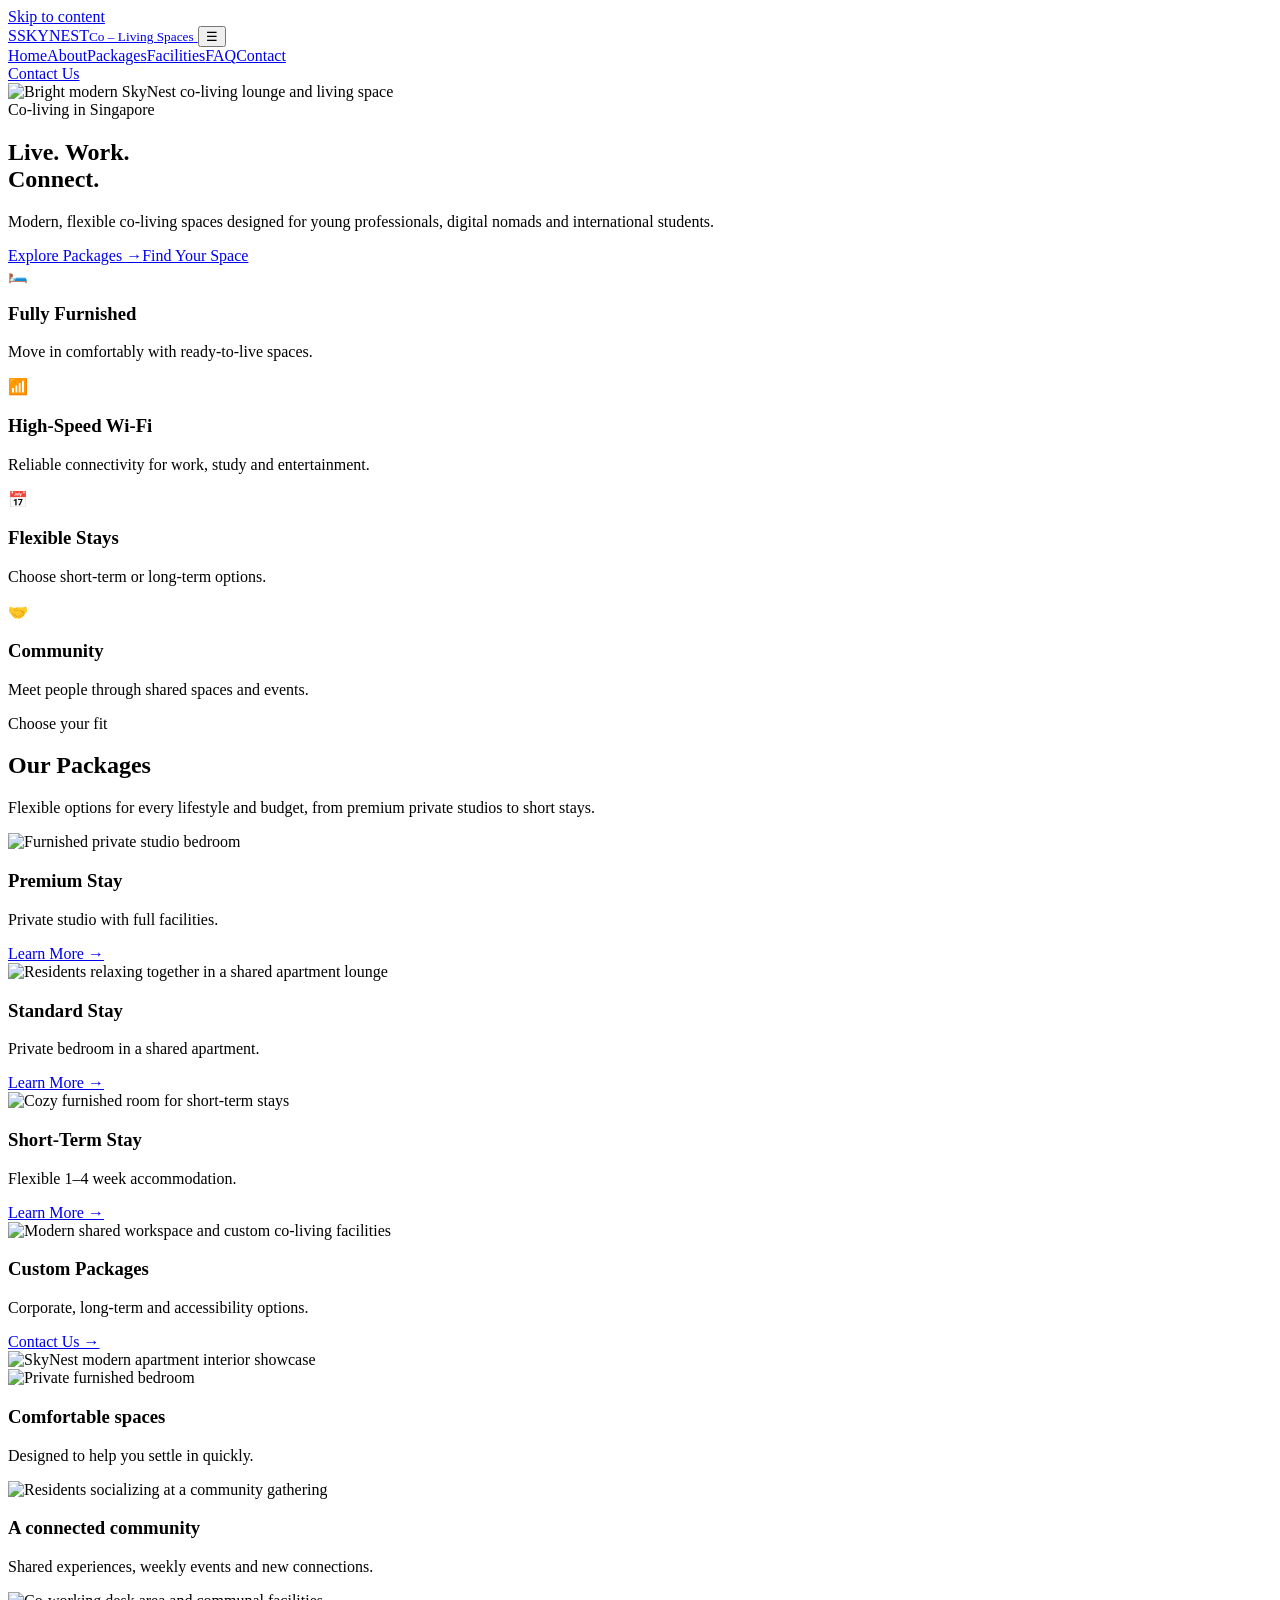
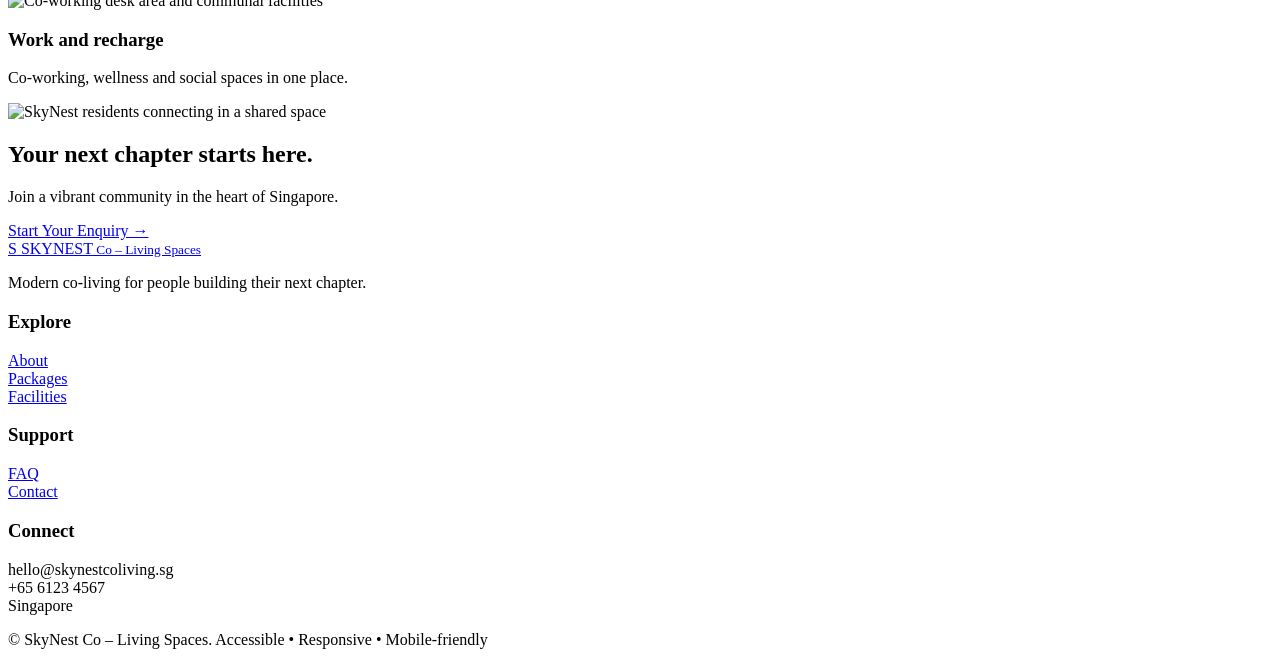
==== index.html @ b8f7b050 "Add files via upload" ====
<!doctype html>
<html lang="en">
<head>
    <meta charset="utf-8">
    <meta name="viewport" content="width=device-width,initial-scale=1">
    <meta name="description" content="SkyNest Co – Living Spaces Singapore">
    <title>SkyNest Co – Living | Live. Work. Connect.</title>
    <link rel="stylesheet" href="css/style.css">
</head>
<body>
    <a class="skip" href="#main">Skip to content</a>
    <header class="header">
        <div class="container nav">
            <a class="brand" href="index.html">
                <span class="brand-mark">S</span><span>SKYNEST<small>Co – Living Spaces</small></span>
            </a><button class="menu"
                        aria-label="Open menu" aria-expanded="false">
                ☰
            </button>
            <nav class="nav-links">
                <a class="active" href="index.html">Home</a><a href="about.html">About</a><a href="packages.html">Packages</a><a href="facilities.html">Facilities</a><a href="faq.html">FAQ</a><a href="contact.html">Contact</a>
            </nav><a class="btn btn-dark"
                     href="contact.html">Contact Us</a>
        </div>
    </header>
    <main id="main">
        <section class="hero">
            <img class="hero-bg"
                 src="https://images.unsplash.com/photo-1522708323590-d24dbb6b0267?auto=format&fit=crop&w=1600&q=80"
                 alt="Bright modern SkyNest co-living lounge and living space">
            <div class="container hero-content">
                <div class="eyebrow">Co-living in Singapore</div>
                <h1>Live. Work.<br>Connect.</h1>
                <p>
                    Modern, flexible co-living spaces designed for young professionals, digital nomads and international
                    students.
                </p>
                <div class="hero-actions">
                    <a class="btn btn-primary" href="packages.html">Explore Packages →</a><a class="btn btn-outline" href="contact.html">Find Your Space</a>
                </div>
            </div>
        </section>
        <section class="section">
            <div class="container">
                <div class="grid grid-4">
                    <div class="card">
                        <div class="card-body">
                            <div class="feature-icon">🛏️</div>
                            <h3>Fully Furnished</h3>
                            <p class="muted">Move in comfortably with ready-to-live spaces.</p>
                        </div>
                    </div>
                    <div class="card">
                        <div class="card-body">
                            <div class="feature-icon">📶</div>
                            <h3>High-Speed Wi-Fi</h3>
                            <p class="muted">Reliable connectivity for work, study and entertainment.</p>
                        </div>
                    </div>
                    <div class="card">
                        <div class="card-body">
                            <div class="feature-icon">📅</div>
                            <h3>Flexible Stays</h3>
                            <p class="muted">Choose short-term or long-term options.</p>
                        </div>
                    </div>
                    <div class="card">
                        <div class="card-body">
                            <div class="feature-icon">🤝</div>
                            <h3>Community</h3>
                            <p class="muted">Meet people through shared spaces and events.</p>
                        </div>
                    </div>
                </div>
            </div>
        </section>
        <section class="section section-alt">
            <div class="container">
                <div class="section-head">
                    <div>
                        <div class="eyebrow">Choose your fit</div>
                        <h2>Our Packages</h2>
                    </div>
                    <p>Flexible options for every lifestyle and budget, from premium private studios to short stays.</p>
                </div>
                <div class="grid grid-4">
                    <article class="card photo-card">
                        <img src="https://images.unsplash.com/photo-1505693416388-ac5ce068fe85?auto=format&fit=crop&w=900&q=80"
                             alt="Furnished private studio bedroom">
                        <div class="card-body">
                            <h3>Premium Stay</h3>
                            <p class="muted">Private studio with full facilities.</p><a class="btn btn-dark"
                                                                                        href="packages.html">Learn More →</a>
                        </div>
                    </article>
                    <article class="card photo-card">
                        <img src="https://images.unsplash.com/photo-1529156069898-49953e39b3ac?auto=format&fit=crop&w=900&q=80"
                             alt="Residents relaxing together in a shared apartment lounge">
                        <div class="card-body">
                            <h3>Standard Stay</h3>
                            <p class="muted">Private bedroom in a shared apartment.</p><a class="btn btn-dark"
                                                                                          href="packages.html">Learn More →</a>
                        </div>
                    </article>
                    <article class="card photo-card">
                        <img src="https://images.unsplash.com/photo-1540518614846-7eded433c457?auto=format&fit=crop&w=900&q=80"
                             alt="Cozy furnished room for short-term stays">
                        <div class="card-body">
                            <h3>Short-Term Stay</h3>
                            <p class="muted">Flexible 1–4 week accommodation.</p><a class="btn btn-dark"
                                                                                    href="packages.html">Learn More →</a>
                        </div>
                    </article>
                    <article class="card photo-card">
                        <img src="https://images.unsplash.com/photo-1497366216548-37526070297c?auto=format&fit=crop&w=900&q=80"
                             alt="Modern shared workspace and custom co-living facilities">
                        <div class="card-body">
                            <h3>Custom Packages</h3>
                            <p class="muted">Corporate, long-term and accessibility options.</p><a class="btn btn-dark"
                                                                                                   href="contact.html">Contact Us →</a>
                        </div>
                    </article>
                </div>
            </div>
        </section>
        <section class="section">
            <div class="container showcase">
                <img src="https://images.unsplash.com/photo-1513694203232-719a280e022f?auto=format&fit=crop&w=1200&q=80"
                     alt="SkyNest modern apartment interior showcase">
                <div class="mini-stack">
                    <div class="mini">
                        <img src="https://images.unsplash.com/photo-1616594039964-ae9021a400a0?auto=format&fit=crop&w=400&q=80"
                             alt="Private furnished bedroom">
                        <div>
                            <h3>Comfortable spaces</h3>
                            <p class="muted">Designed to help you settle in quickly.</p>
                        </div>
                    </div>
                    <div class="mini">
                        <img src="https://images.unsplash.com/photo-1511632765486-a01980e01a18?auto=format&fit=crop&w=400&q=80"
                             alt="Residents socializing at a community gathering">
                        <div>
                            <h3>A connected community</h3>
                            <p class="muted">Shared experiences, weekly events and new connections.</p>
                        </div>
                    </div>
                    <div class="mini">
                        <img src="https://images.unsplash.com/photo-1527192491265-7e15c55b1ed2?auto=format&fit=crop&w=400&q=80"
                             alt="Co-working desk area and communal facilities">
                        <div>
                            <h3>Work and recharge</h3>
                            <p class="muted">Co-working, wellness and social spaces in one place.</p>
                        </div>
                    </div>
                </div>
            </div>
        </section>
        <section class="section">
            <div class="container banner">
                <img src="https://images.unsplash.com/photo-1543269865-cbf427effbad?auto=format&fit=crop&w=1200&q=80"
                     alt="SkyNest residents connecting in a shared space">
                <div class="banner-content">
                    <h2>Your next chapter starts here.</h2>
                    <p>Join a vibrant community in the heart of Singapore.</p><a class="btn btn-primary"
                                                                                 href="contact.html">Start Your Enquiry →</a>
                </div>
            </div>
        </section>
    </main>
    <footer class="footer">
        <div class="container">
            <div class="footer-grid">
                <div>
                    <a class="brand" href="index.html">
                        <span class="brand-mark">S</span><span>
                            SKYNEST<small>
                                Co – Living
                                Spaces
                            </small>
                        </span>
                    </a>
                    <p>Modern co-living for people building their next chapter.</p>
                </div>
                <div>
                    <h3>Explore</h3>
                    <p>
                        <a href="about.html">About</a><br><a href="packages.html">Packages</a><br><a href="facilities.html">Facilities</a>
                    </p>
                </div>
                <div>
                    <h3>Support</h3>
                    <p><a href="faq.html">FAQ</a><br><a href="contact.html">Contact</a></p>
                </div>
                <div>
                    <h3>Connect</h3>
                    <p>hello@skynestcoliving.sg<br>+65 6123 4567<br>Singapore</p>
                </div>
            </div>
            <div class="footer-bottom">
                <span>© <span data-year></span> SkyNest Co – Living Spaces.</span><span>
                    Accessible •
                    Responsive • Mobile-friendly
                </span>
            </div>
        </div>
    </footer>
    <script src="js/script.js"></script>
</body>
</html>
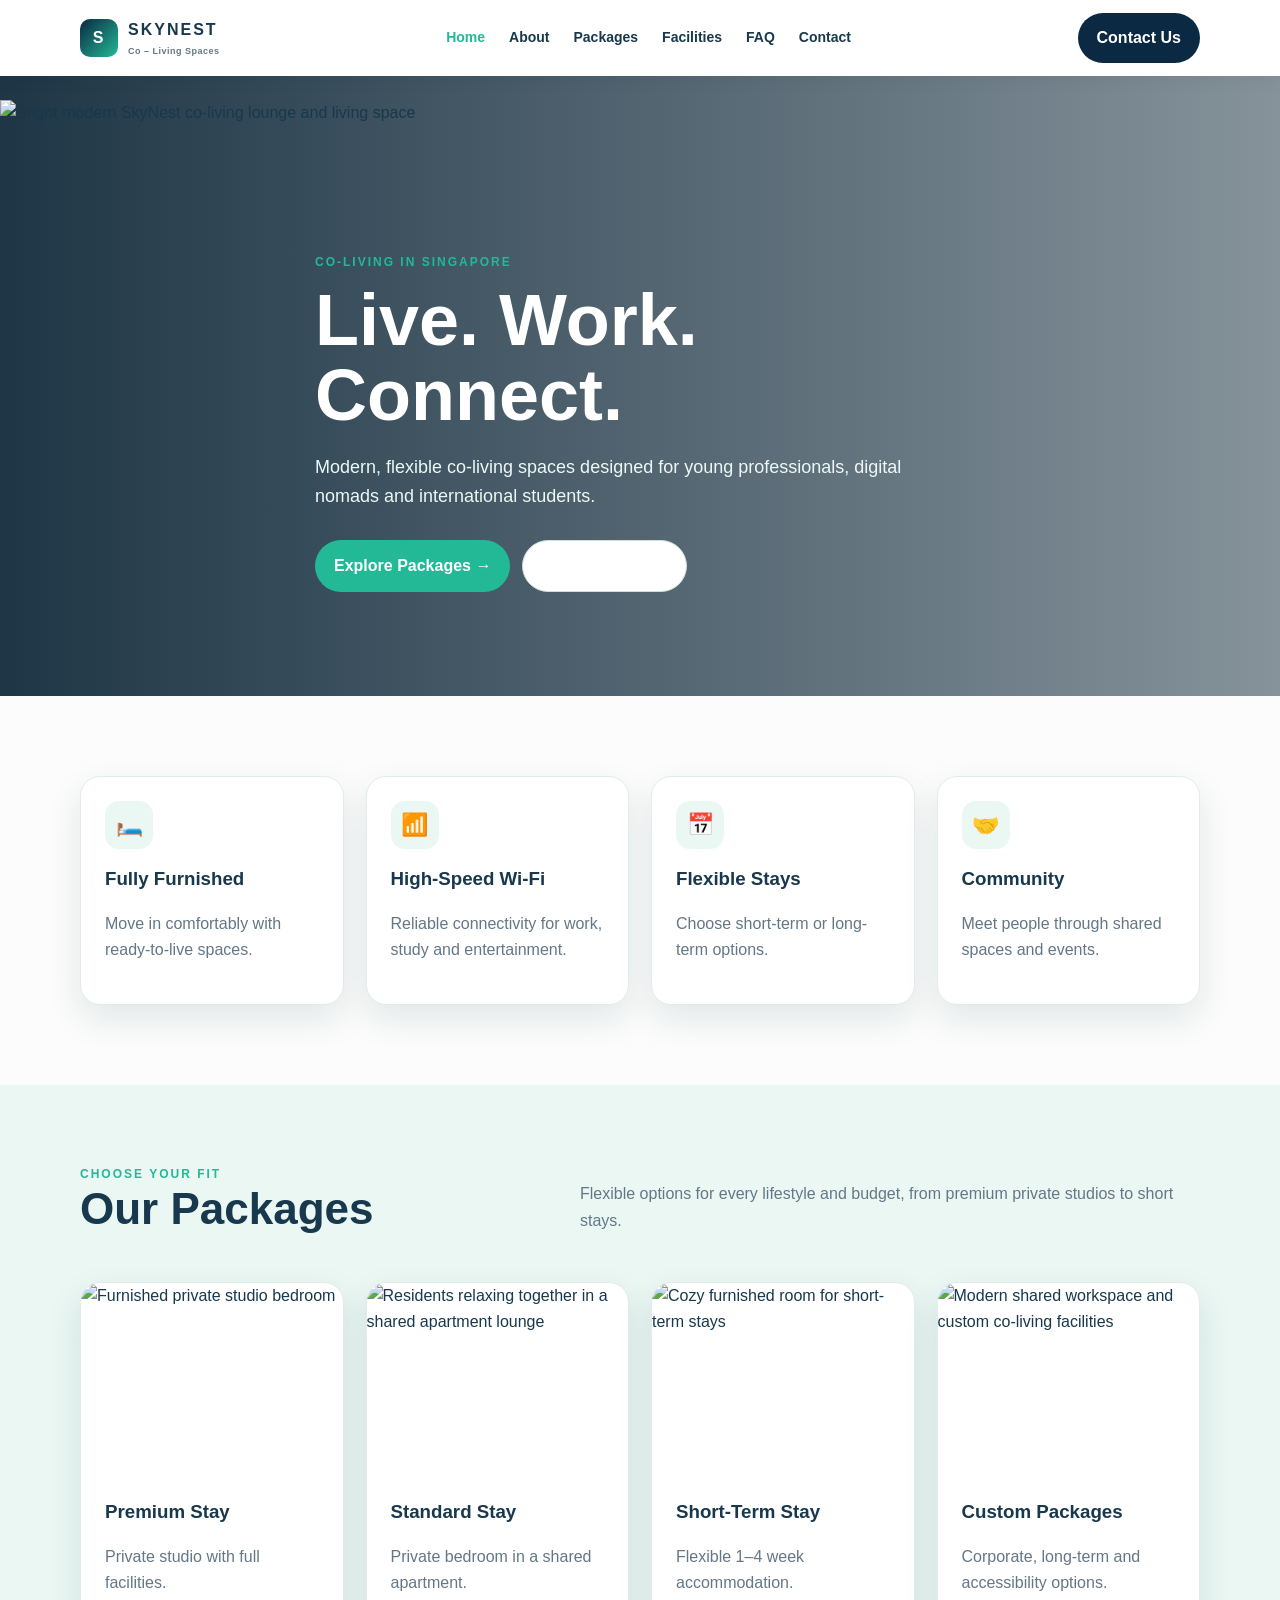
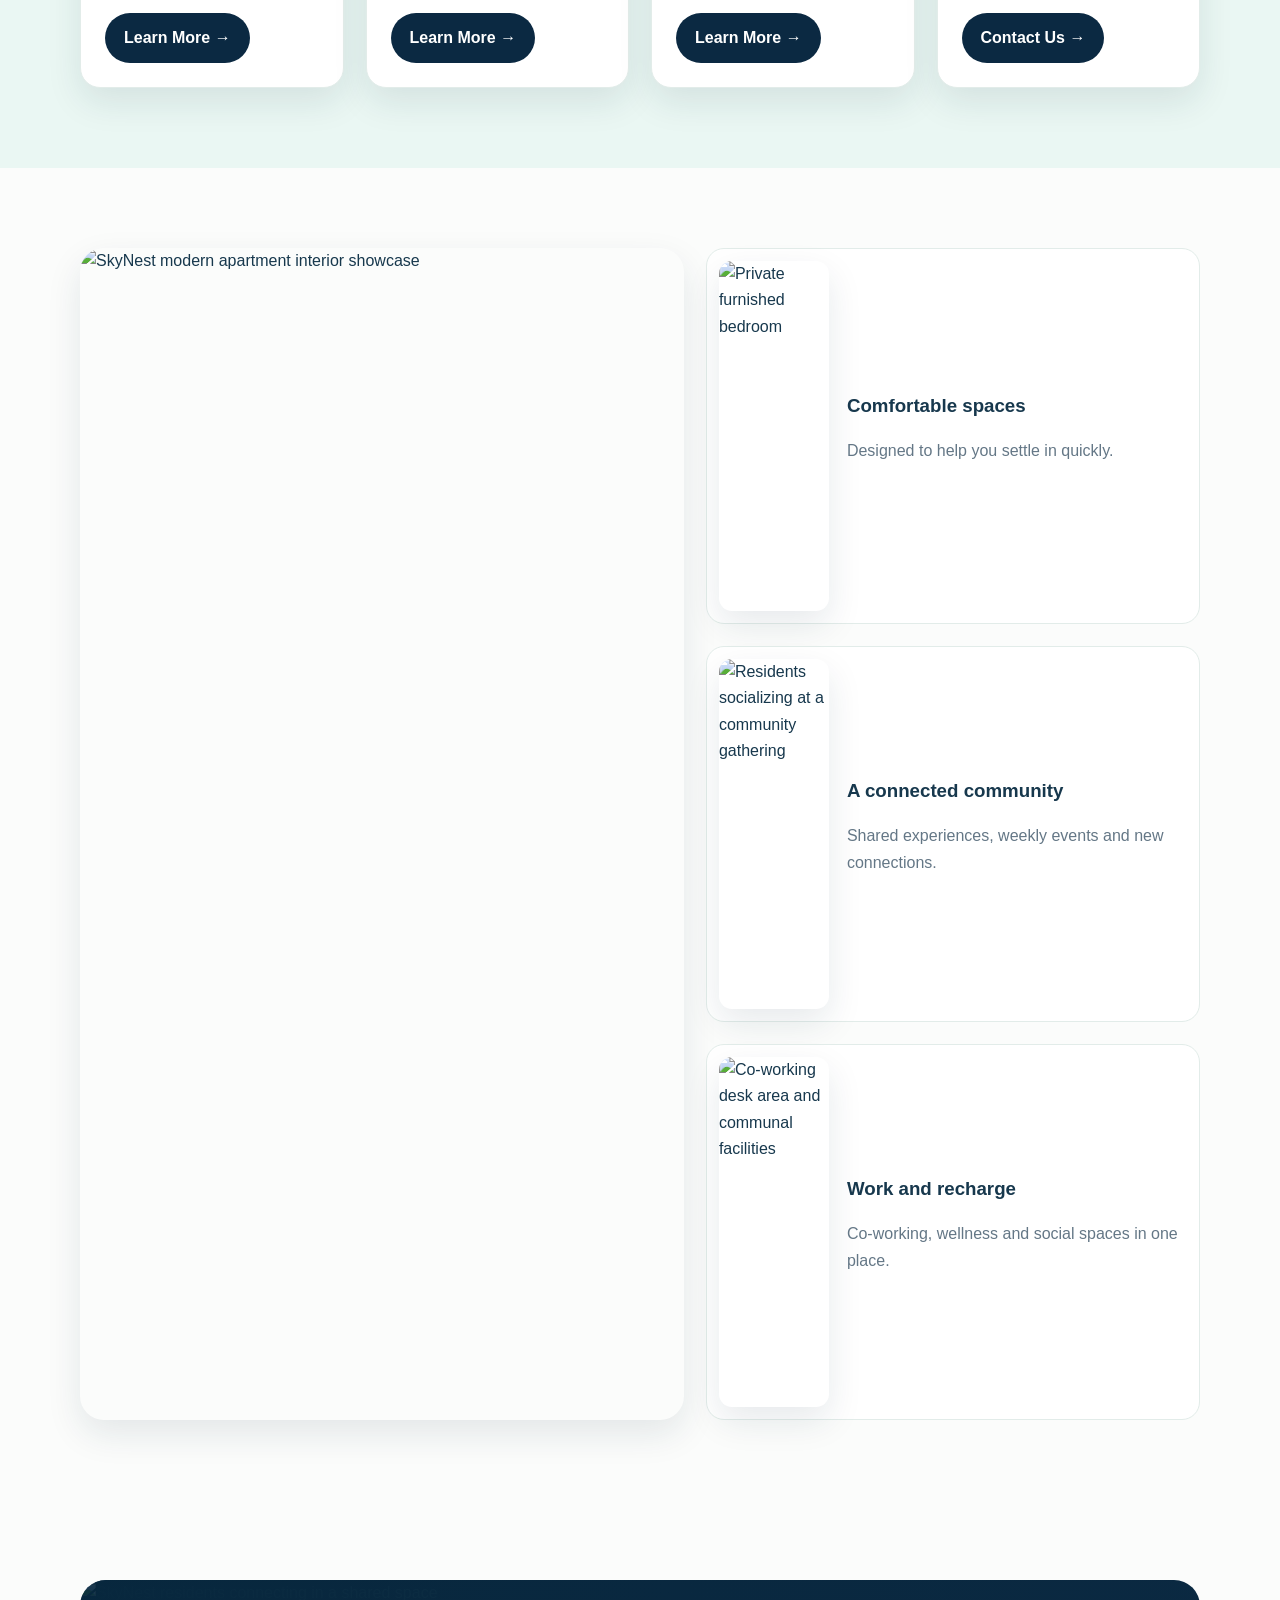
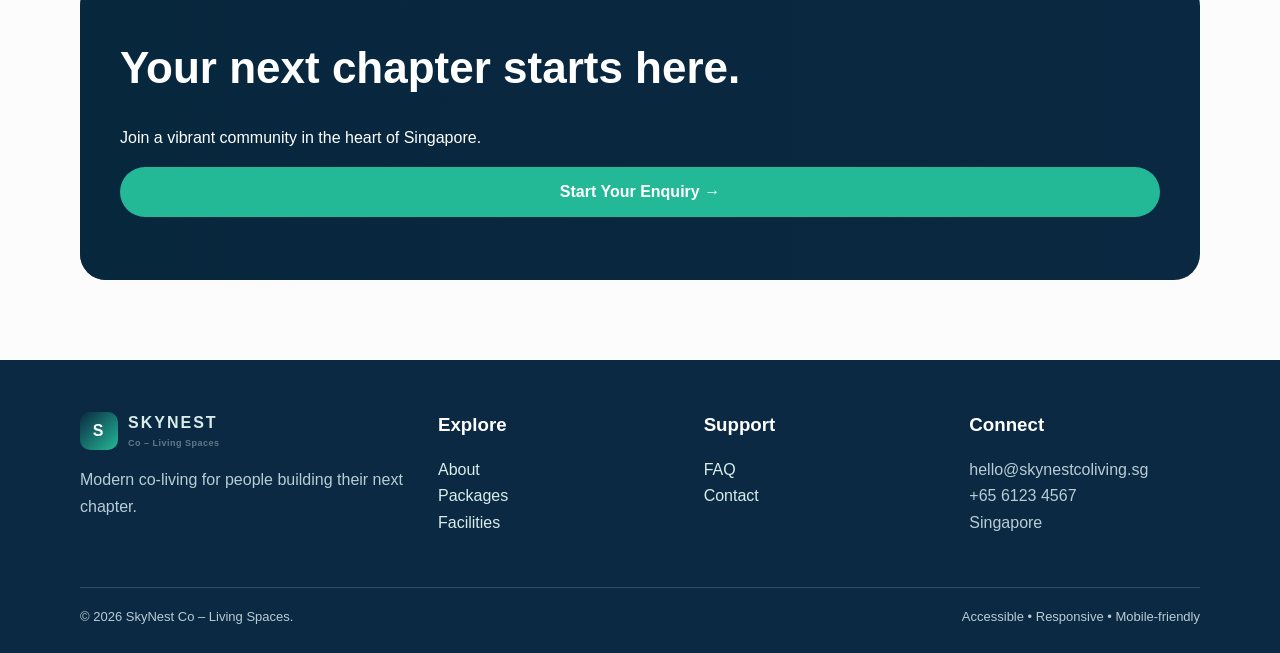
==== commit 4123aa50: "index.html" ====
--- a/index.html
+++ b/index.html
@@ -5,7 +5,7 @@
     <meta name="viewport" content="width=device-width,initial-scale=1">
     <meta name="description" content="SkyNest Co – Living Spaces Singapore">
     <title>SkyNest Co – Living | Live. Work. Connect.</title>
-    <link rel="stylesheet" href="css/style.css">
+    <link rel="stylesheet" href="style.css">
 </head>
 <body>
     <a class="skip" href="#main">Skip to content</a>
@@ -204,6 +204,6 @@
             </div>
         </div>
     </footer>
-    <script src="js/script.js"></script>
+    <script src="script.js"></script>
 </body>
-</html>+</html>
--- a/style.css
+++ b/style.css
@@ -0,0 +1,687 @@
+:root {
+    --navy: #0b2942;
+    --navy2: #123b59;
+    --teal: #23b997;
+    --mint: #eaf7f3;
+    --cream: #f7f5ef;
+    --ink: #17384d;
+    --muted: #647786;
+    --white: #fff;
+    --shadow: 0 14px 35px rgba(15, 45, 65, .10);
+    --radius: 20px
+}
+
+* {
+    box-sizing: border-box
+}
+
+html {
+    scroll-behavior: smooth
+}
+
+body {
+    margin: 0;
+    font-family: Inter, Segoe UI, Arial, sans-serif;
+    color: var(--ink);
+    background: #fbfcfb;
+    line-height: 1.65
+}
+
+img {
+    max-width: 100%;
+    display: block
+}
+
+a {
+    color: inherit
+}
+
+.container {
+    width: min(1120px, 92%);
+    margin: auto
+}
+
+.skip {
+    position: absolute;
+    left: -9999px
+}
+
+.skip:focus {
+    left: 15px;
+    top: 15px;
+    z-index: 99;
+    background: #fff;
+    padding: 10px 14px
+}
+
+.header {
+    position: sticky;
+    top: 0;
+    z-index: 50;
+    background: rgba(255, 255, 255, .96);
+    backdrop-filter: blur(12px);
+    box-shadow: 0 2px 18px rgba(0, 0, 0, .06)
+}
+
+.nav {
+    height: 76px;
+    display: flex;
+    align-items: center;
+    justify-content: space-between;
+    gap: 20px
+}
+
+.brand {
+    display: flex;
+    align-items: center;
+    gap: 10px;
+    text-decoration: none;
+    font-weight: 800;
+    letter-spacing: 2px
+}
+
+.brand-mark {
+    width: 38px;
+    height: 38px;
+    border-radius: 10px;
+    background: linear-gradient(135deg, var(--navy), var(--teal));
+    display: grid;
+    place-items: center;
+    color: white;
+    font-weight: 900
+}
+
+.brand small {
+    display: block;
+    font-size: 9px;
+    letter-spacing: .5px;
+    color: var(--muted);
+    font-weight: 600
+}
+
+.nav-links {
+    display: flex;
+    gap: 24px;
+    align-items: center
+}
+
+.nav-links a {
+    text-decoration: none;
+    font-size: 14px;
+    font-weight: 700
+}
+
+.nav-links a:hover,
+.nav-links a.active {
+    color: var(--teal)
+}
+
+.btn {
+    display: inline-flex;
+    align-items: center;
+    justify-content: center;
+    gap: 8px;
+    border: 0;
+    border-radius: 999px;
+    padding: 12px 19px;
+    font-weight: 800;
+    text-decoration: none;
+    cursor: pointer;
+    transition: .2s
+}
+
+.btn-primary {
+    background: var(--teal);
+    color: white
+}
+
+.btn-dark {
+    background: var(--navy);
+    color: white
+}
+
+.btn-outline {
+    border: 1px solid #cfe0dc;
+    background: white
+}
+
+.btn:hover {
+    transform: translateY(-2px);
+    box-shadow: 0 8px 20px rgba(10, 45, 65, .12)
+}
+
+.menu {
+    display: none;
+    background: none;
+    border: 0;
+    font-size: 28px
+}
+
+.hero {
+    min-height: 620px;
+    display: grid;
+    align-items: center;
+    background: linear-gradient(90deg, rgba(6, 32, 50, .9), rgba(6, 32, 50, .48)), url('../images/hero-city.svg') center/cover
+}
+
+.hero-content {
+    max-width: 650px;
+    color: white;
+    padding: 80px 0
+}
+
+.eyebrow {
+    text-transform: uppercase;
+    letter-spacing: 2px;
+    font-size: 12px;
+    font-weight: 900;
+    color: var(--teal)
+}
+
+h1 {
+    font-size: clamp(42px, 6vw, 72px);
+    line-height: 1.04;
+    margin: 10px 0 20px
+}
+
+h2 {
+    font-size: clamp(30px, 4vw, 44px);
+    line-height: 1.15;
+    margin: 0 0 15px
+}
+
+h3 {
+    margin: 0 0 8px
+}
+
+.hero p {
+    font-size: 18px;
+    color: #edf8f6;
+    max-width: 600px
+}
+
+.hero-actions {
+    display: flex;
+    gap: 12px;
+    flex-wrap: wrap;
+    margin-top: 28px
+}
+
+.section {
+    padding: 80px 0
+}
+
+.section-alt {
+    background: var(--mint)
+}
+
+.section-head {
+    display: flex;
+    justify-content: space-between;
+    gap: 30px;
+    align-items: end;
+    margin-bottom: 32px
+}
+
+.section-head p {
+    max-width: 620px;
+    color: var(--muted)
+}
+
+.grid {
+    display: grid;
+    gap: 22px
+}
+
+.grid-4 {
+    grid-template-columns: repeat(4, 1fr)
+}
+
+.grid-3 {
+    grid-template-columns: repeat(3, 1fr)
+}
+
+.grid-2 {
+    grid-template-columns: repeat(2, 1fr)
+}
+
+.card {
+    background: white;
+    border: 1px solid #e2ece9;
+    border-radius: var(--radius);
+    box-shadow: var(--shadow);
+    overflow: hidden
+}
+
+.card-body {
+    padding: 24px
+}
+
+.feature-icon {
+    width: 48px;
+    height: 48px;
+    border-radius: 14px;
+    background: var(--mint);
+    display: grid;
+    place-items: center;
+    font-size: 22px;
+    margin-bottom: 15px
+}
+
+.photo-card img {
+    width: 100%;
+    height: 190px;
+    object-fit: cover
+}
+
+.price {
+    font-size: 25px;
+    font-weight: 900;
+    color: var(--navy);
+    margin: 14px 0
+}
+
+.price span {
+    font-size: 13px;
+    color: var(--muted);
+    font-weight: 600
+}
+
+.list {
+    padding: 0;
+    margin: 18px 0;
+    list-style: none
+}
+
+.list li {
+    margin: 9px 0
+}
+
+.list li:before {
+    content: '✓';
+    color: var(--teal);
+    font-weight: 900;
+    margin-right: 9px
+}
+
+.banner {
+    border-radius: 26px;
+    overflow: hidden;
+    position: relative;
+    background: var(--navy)
+}
+
+.banner img {
+    width: 100%;
+    height: 300px;
+    object-fit: cover;
+    opacity: .8
+}
+
+.banner-content {
+    position: absolute;
+    inset: 0;
+    display: flex;
+    flex-direction: column;
+    justify-content: center;
+    padding: 40px;
+    color: white;
+    background: linear-gradient(90deg, rgba(7, 39, 61, .9), rgba(7, 39, 61, .15))
+}
+
+.page-hero {
+    padding: 90px 0;
+    color: white;
+    background: linear-gradient(90deg, rgba(6, 32, 50, .9), rgba(6, 32, 50, .5)), url('../images/hero-city.svg') center/cover
+}
+
+.page-hero h1 {
+    font-size: 52px;
+    margin: 0 0 10px
+}
+
+.stats {
+    display: grid;
+    grid-template-columns: repeat(4, 1fr);
+    gap: 1px;
+    background: #d7e5e1;
+    border-radius: 20px;
+    overflow: hidden
+}
+
+.stat {
+    background: white;
+    padding: 25px;
+    text-align: center
+}
+
+.stat strong {
+    display: block;
+    font-size: 32px;
+    color: var(--teal)
+}
+
+.split {
+    display: grid;
+    grid-template-columns: 1fr 1fr;
+    gap: 50px;
+    align-items: center
+}
+
+.split img {
+    border-radius: 24px;
+    box-shadow: var(--shadow)
+}
+
+.values {
+    display: grid;
+    grid-template-columns: repeat(4, 1fr);
+    gap: 15px
+}
+
+.value {
+    padding: 25px;
+    border-radius: 18px;
+    background: #fff;
+    border: 1px solid #e2ece9
+}
+
+.faq {
+    max-width: 820px;
+    margin: auto
+}
+
+.faq-item {
+    border-bottom: 1px solid #dbe7e4
+}
+
+.faq button {
+    width: 100%;
+    display: flex;
+    justify-content: space-between;
+    text-align: left;
+    padding: 20px 4px;
+    background: none;
+    border: 0;
+    font-weight: 800;
+    color: var(--ink);
+    cursor: pointer;
+    font-size: 16px
+}
+
+.faq .answer {
+    display: none;
+    padding: 0 4px 20px;
+    color: var(--muted)
+}
+
+.faq-item.open .answer {
+    display: block
+}
+
+.faq-item.open .plus {
+    transform: rotate(45deg)
+}
+
+.plus {
+    font-size: 24px;
+    transition: .2s
+}
+
+.contact-grid {
+    display: grid;
+    grid-template-columns: .85fr 1.15fr;
+    gap: 28px
+}
+
+.contact-box {
+    background: white;
+    padding: 28px;
+    border-radius: 22px;
+    border: 1px solid #e0ebe8;
+    box-shadow: var(--shadow)
+}
+
+.contact-item {
+    display: flex;
+    gap: 15px;
+    margin: 22px 0
+}
+
+.contact-icon {
+    min-width: 44px;
+    height: 44px;
+    border-radius: 12px;
+    background: var(--mint);
+    display: grid;
+    place-items: center
+}
+
+.form-grid {
+    display: grid;
+    grid-template-columns: 1fr 1fr;
+    gap: 16px
+}
+
+.field {
+    display: flex;
+    flex-direction: column;
+    gap: 7px
+}
+
+.field.full {
+    grid-column: 1/-1
+}
+
+.field label {
+    font-size: 13px;
+    font-weight: 800
+}
+
+.field input,
+.field select,
+.field textarea {
+    font: inherit;
+    padding: 12px 14px;
+    border: 1px solid #cfdedb;
+    border-radius: 12px;
+    outline: none;
+    background: #fff
+}
+
+.field input:focus,
+.field select:focus,
+.field textarea:focus {
+    border-color: var(--teal);
+    box-shadow: 0 0 0 3px rgba(35, 185, 151, .12)
+}
+
+.notice {
+    display: none;
+    margin-top: 14px;
+    padding: 12px 14px;
+    border-radius: 12px;
+    background: #e9f8f3;
+    color: #116c58;
+    font-weight: 700
+}
+
+.footer {
+    background: var(--navy);
+    color: white;
+    padding: 50px 0 25px
+}
+
+.footer-grid {
+    display: grid;
+    grid-template-columns: 1.4fr 1fr 1fr 1fr;
+    gap: 35px
+}
+
+.footer a {
+    color: #d8ece8;
+    text-decoration: none
+}
+
+.footer p {
+    color: #b9ccd5
+}
+
+.footer-bottom {
+    border-top: 1px solid rgba(255, 255, 255, .15);
+    margin-top: 35px;
+    padding-top: 18px;
+    display: flex;
+    justify-content: space-between;
+    gap: 20px;
+    color: #b9ccd5;
+    font-size: 13px
+}
+
+.showcase {
+    display: grid;
+    grid-template-columns: 1.1fr .9fr;
+    gap: 22px;
+    align-items: stretch
+}
+
+.showcase img {
+    width: 100%;
+    height: 100%;
+    min-height: 350px;
+    object-fit: cover;
+    border-radius: 24px;
+    box-shadow: var(--shadow)
+}
+
+.mini-stack {
+    display: grid;
+    gap: 22px
+}
+
+.mini {
+    display: grid;
+    grid-template-columns: 110px 1fr;
+    gap: 18px;
+    align-items: center;
+    background: white;
+    border: 1px solid #e2ece9;
+    border-radius: 18px;
+    padding: 12px
+}
+
+.mini img {
+    height: 105px;
+    border-radius: 13px;
+    object-fit: cover
+}
+
+.muted {
+    color: var(--muted)
+}
+
+@media(max-width:900px) {
+    .nav-links {
+        display: none;
+        position: absolute;
+        top: 76px;
+        left: 0;
+        right: 0;
+        background: white;
+        padding: 20px;
+        flex-direction: column;
+        box-shadow: 0 15px 30px rgba(0, 0, 0, .1)
+    }
+
+    .nav-links.open {
+        display: flex
+    }
+
+    .menu {
+        display: block
+    }
+
+    .nav>.btn {
+        display: none
+    }
+
+    .grid-4,
+    .values,
+    .stats {
+        grid-template-columns: repeat(2, 1fr)
+    }
+
+    .grid-3 {
+        grid-template-columns: repeat(2, 1fr)
+    }
+
+    .split,
+    .showcase,
+    .contact-grid {
+        grid-template-columns: 1fr
+    }
+
+    .footer-grid {
+        grid-template-columns: 1fr 1fr
+    }
+
+    .hero {
+        min-height: 560px
+    }
+}
+
+@media(max-width:620px) {
+    .section {
+        padding: 58px 0
+    }
+
+    .grid-4,
+    .grid-3,
+    .grid-2,
+    .values,
+    .stats,
+    .footer-grid,
+    .form-grid {
+        grid-template-columns: 1fr
+    }
+
+    .page-hero {
+        padding: 65px 0
+    }
+
+    .page-hero h1 {
+        font-size: 40px
+    }
+
+    .section-head {
+        display: block
+    }
+
+    .footer-bottom {
+        display: block
+    }
+
+    .footer-bottom span {
+        display: block;
+        margin-top: 8px
+    }
+
+    .hero-content {
+        padding: 60px 0
+    }
+
+    .hero p {
+        font-size: 16px
+    }
+
+    .banner img {
+        height: 330px
+    }
+}
+
+@media(prefers-reduced-motion:reduce) {
+    * {
+        scroll-behavior: auto !important;
+        transition: none !important
+    }
+}
